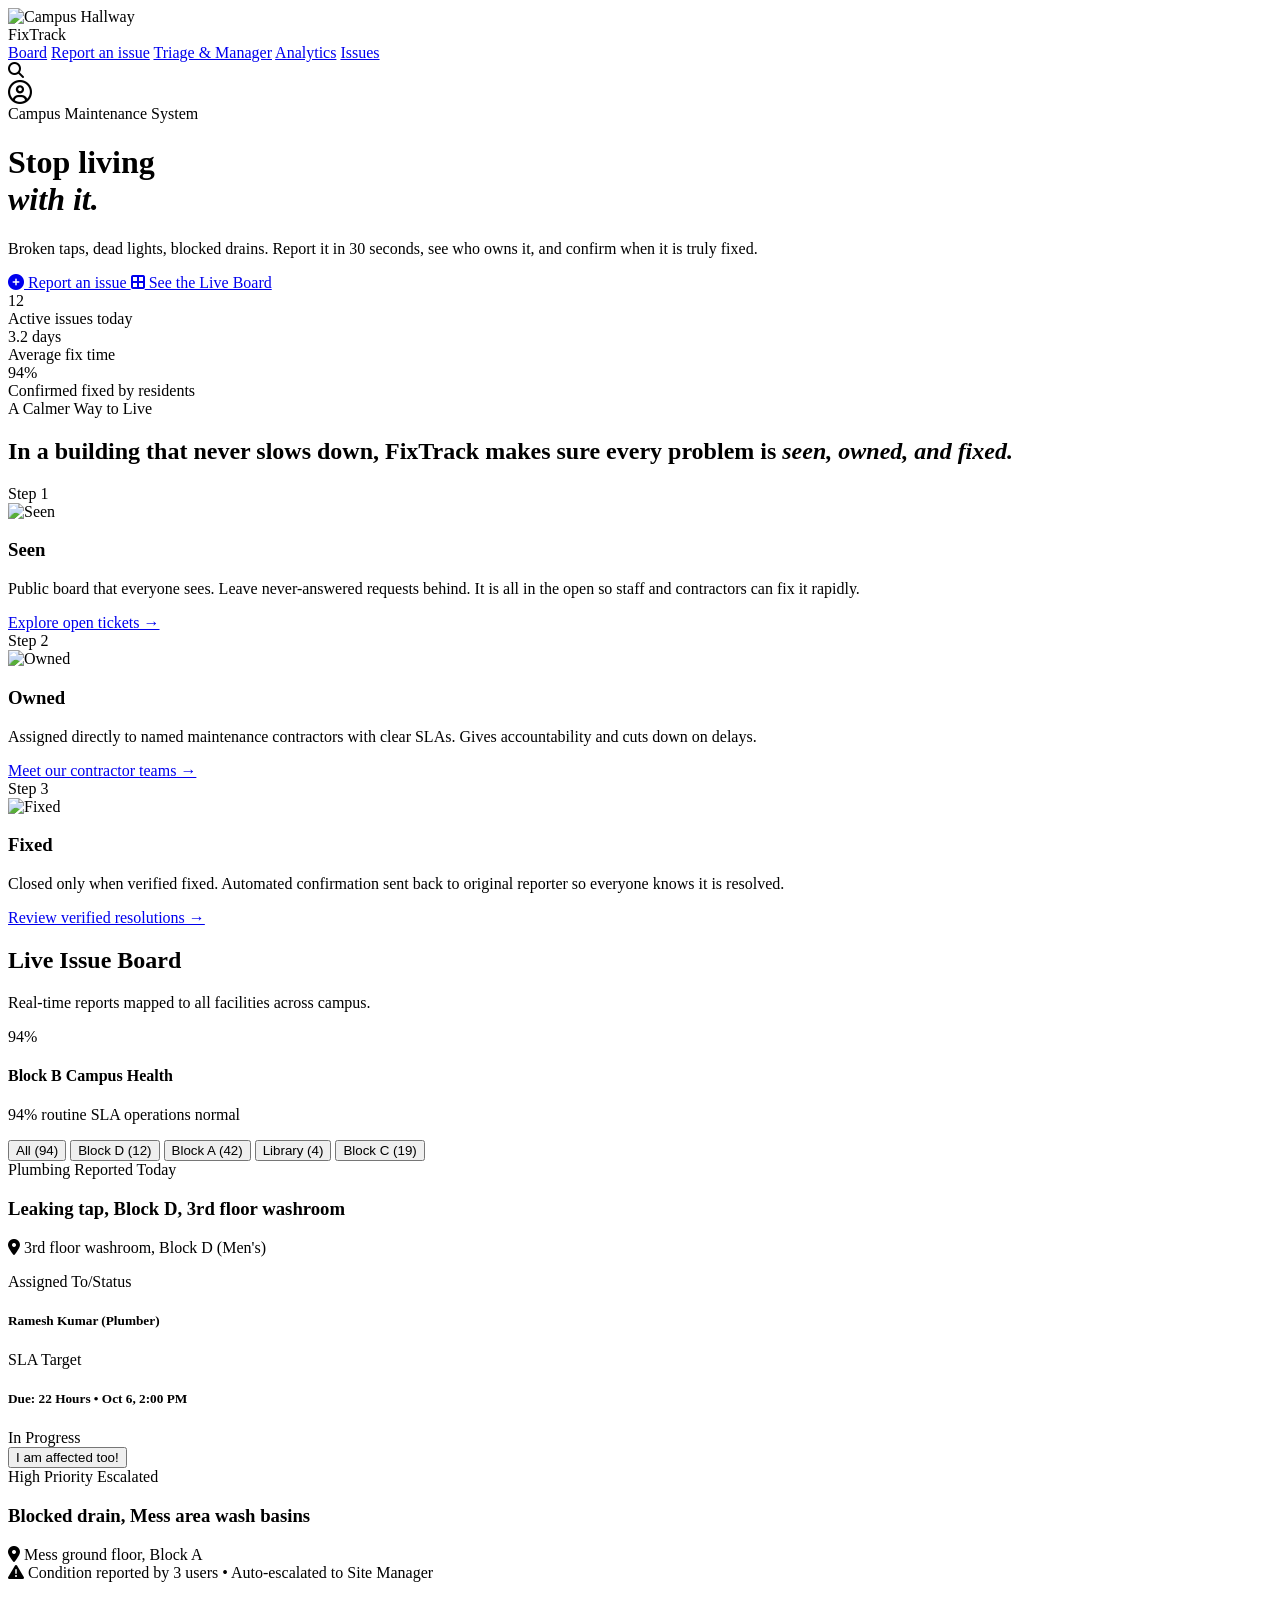
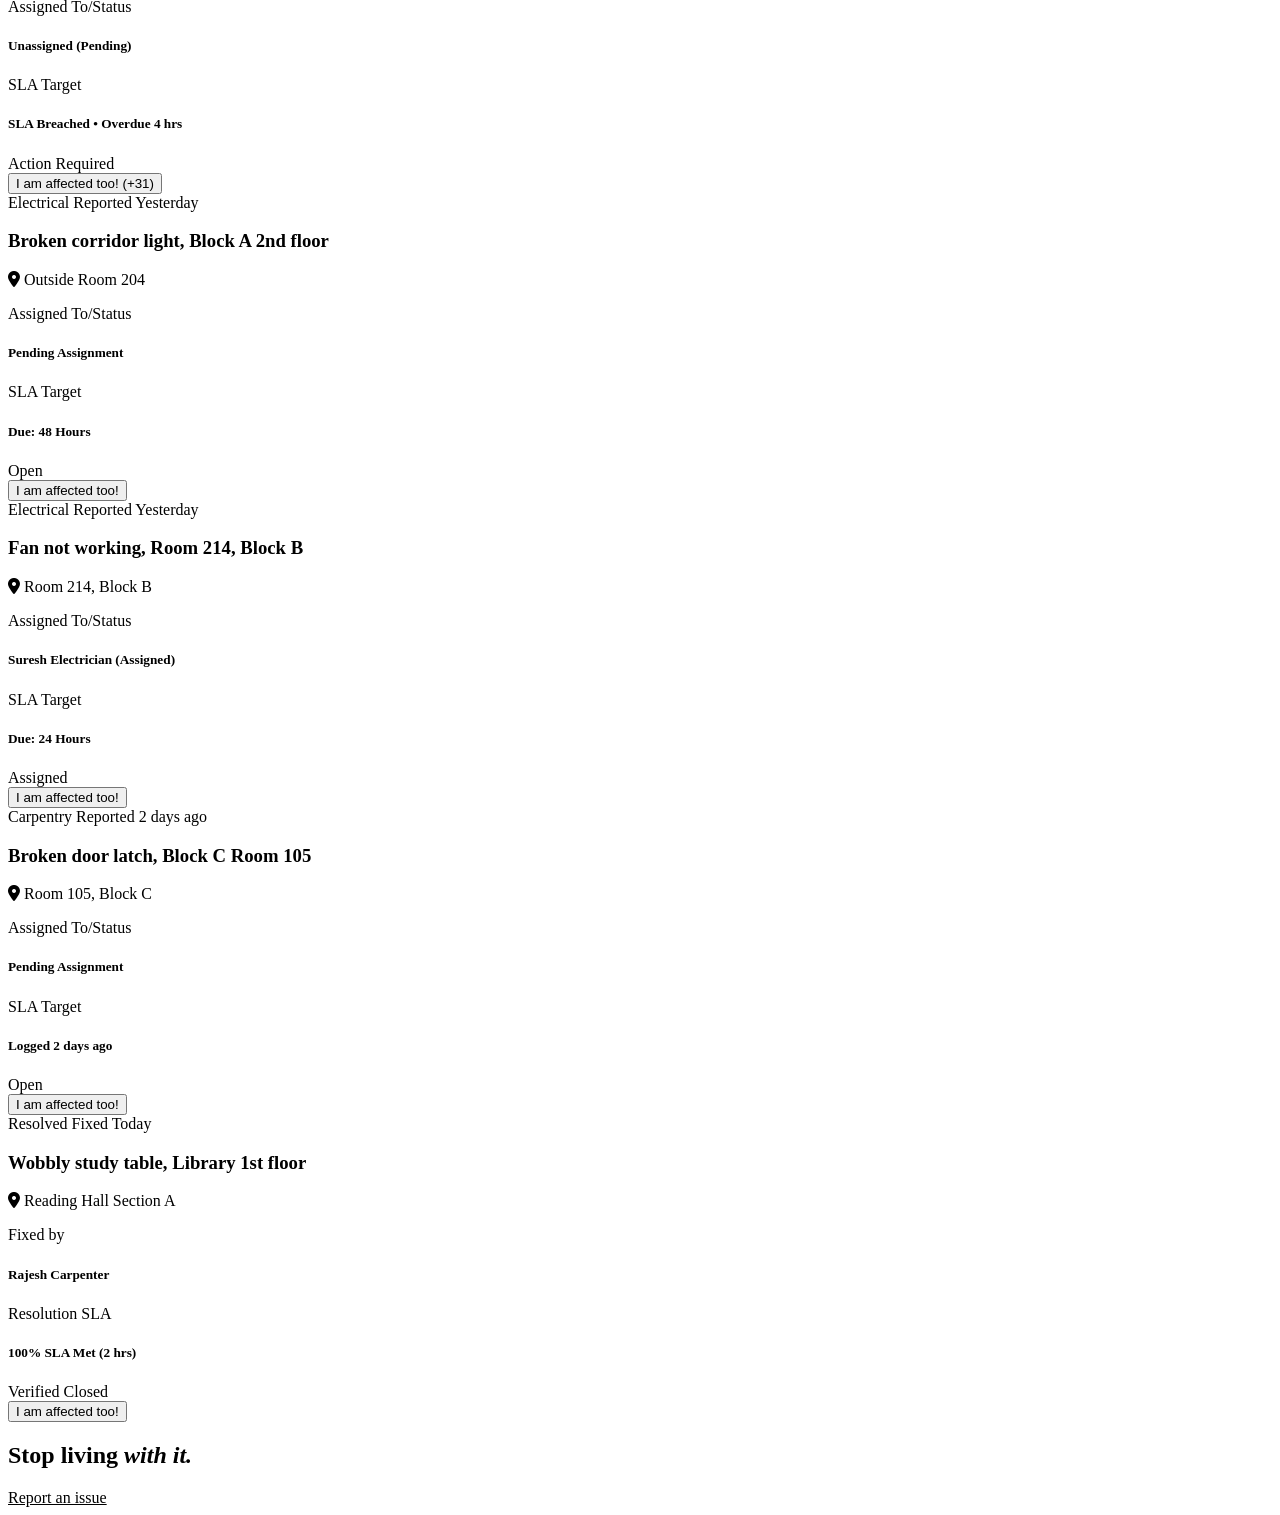
==== index.html @ d5eaf7da "Rename Index.html to index.html" ====
<!DOCTYPE html>
<html lang="en">

<head>
    <meta charset="UTF-8">
    <meta name="viewport" content="width=device-width, initial-scale=1.0">
    <title>FixTrack - Stop living with it.</title>
    <link rel="preconnect" href="https://fonts.googleapis.com">
    <link rel="preconnect" href="https://fonts.gstatic.com" crossorigin>
    <link href="https://fonts.googleapis.com/css2?family=Inter:wght@300;400;500;600&family=Playfair+Display:ital,wght@0,400;0,500;0,600;1,400;1,500;1,600&display=swap" rel="stylesheet">
    <link rel="stylesheet" href="https://cdnjs.cloudflare.com/ajax/libs/font-awesome/6.5.1/css/all.min.css">
    <link rel="stylesheet" href="style.css">
</head>
<body>
    <!-- HERO SECTION -->
    <div class="hero-section">
        <img src="images/image_2218ff.jpg" alt="Campus Hallway" class="hero-bg-img">
        <div class="hero-overlay"></div>
        <nav class="navbar">
            <div class="nav-left">
                <div class="logo">FixTrack</div>
                <div class="nav-links">
                    <a href="#">Board</a>
                    <a href="#">Report an issue</a>
                    <a href="#">Triage & Manager</a>
                    <a href="#">Analytics</a>
                    <a href="#">Issues</a>
                </div>
            </div>
            <div class="nav-right">
                <div class="search-container">
                    <i class="fa-solid fa-magnifying-glass"></i>
                </div>
                <div class="profile-btn"><i class="fa-regular fa-circle-user" style="font-size: x-large;"></i></div>
            </div>
        </nav>
        
        <div class="hero-content">
            <div class="tag">
                <span class="tag-dot"></span> Campus Maintenance System
            </div>
            <h1 class="hero-title">
                Stop living <br> <i>with it.</i>
            </h1>
            <p class="hero-subtitle">
                Broken taps, dead lights, blocked drains. Report it in 30 seconds, see who owns it, and confirm when it is truly fixed.
            </p>
            <div class="btn-group">
                <a href="#" class="btn btn-primary">
                    <i class="fa-solid fa-circle-plus"></i>
                    Report an issue
                </a>
                <a href="#" class="btn btn-secondary">
                    <i class="fa-solid fa-border-all"></i>
                    See the Live Board
                </a>
            </div>
        </div>
        
        <div class="stats-bar">
            <div class="stat-item">
                <div class="stat-num">12</div>
                <div class="stat-label">Active issues today</div>
            </div>
            <div class="stat-divider"></div>
            <div class="stat-item">
                <div class="stat-num">3.2 days</div>
                <div class="stat-label">Average fix time</div>
            </div>
            <div class="stat-divider"></div>
            <div class="stat-item">
                <div class="stat-num">94%</div>
                <div class="stat-label">Confirmed fixed by residents</div>
            </div>
        </div>
    </div>

    <section class="features-section">
        <span class="section-tag">A Calmer Way to Live</span>
        <h2 class="features-title">In a building that never slows down, FixTrack makes sure every problem is <i>seen, owned, and fixed.</i></h2>
        
        <div class="features-grid">
            <div class="feature-card">
                <div class="feature-img-box">
                    <div class="feature-step-tag">Step 1</div>
                    <img src="images/Seen_card.jpeg" alt="Seen">
                </div>
                <h3>Seen</h3>
                <p>Public board that everyone sees. Leave never-answered requests behind. It is all in the open so staff and contractors can fix it rapidly.</p>
                <a href="#" class="feature-link">Explore open tickets &rarr;</a>
            </div>
            <div class="feature-card">
                <div class="feature-img-box">
                    <div class="feature-step-tag">Step 2</div>
                    <img src="images/Owned_Card.jpeg" alt="Owned">
                </div>
                <h3>Owned</h3>
                <p>Assigned directly to named maintenance contractors with clear SLAs. Gives accountability and cuts down on delays.</p>
                <a href="#" class="feature-link">Meet our contractor teams &rarr;</a>
            </div>
            <div class="feature-card">
                <div class="feature-img-box">
                    <div class="feature-step-tag">Step 3</div>
                    <img src="images/Fixed_Card.jpeg" alt="Fixed">
                </div>
                <h3>Fixed</h3>
                <p>Closed only when verified fixed. Automated confirmation sent back to original reporter so everyone knows it is resolved.</p>
                <a href="#" class="feature-link">Review verified resolutions &rarr;</a>
            </div>
        </div>
    </section>

    <section class="board-section">
        <div class="board-container">
            <div class="board-header">
                <div class="board-header-left">
                    <h2>Live Issue Board</h2>
                    <p>Real-time reports mapped to all facilities across campus.</p>
                </div>
                <div class="health-widget">
                    <div class="health-circle">94%</div>
                    <div class="health-text">
                        <h4>Block B Campus Health</h4>
                        <p>94% routine SLA operations normal</p>
                    </div>
                </div>
            </div>

            <div class="board-tabs">
                <button class="tab active">All (94)</button>
                <button class="tab">Block D (12)</button>
                <button class="tab">Block A (42)</button>
                <button class="tab">Library (4)</button>
                <button class="tab">Block C (19)</button>
            </div>

            <div class="issues-grid">
                <div class="issue-card">
                    <div class="card-top">
                        <span class="badge blue">Plumbing</span>
                        <span class="time-text">Reported Today</span>
                    </div>
                    <h3 class="issue-title">Leaking tap, Block D, 3rd floor washroom</h3>
                    <div class="issue-location">
                        <i class="fa-solid fa-location-dot"></i>
                        3rd floor washroom, Block D (Men's)
                    </div>
                    <div class="details-box">
                        <div class="detail-item">
                            <p>Assigned To/Status</p>
                            <h5>Ramesh Kumar (Plumber)</h5>
                        </div>
                        <div class="detail-item">
                            <p>SLA Target</p>
                            <h5>Due: 22 Hours • Oct 6, 2:00 PM</h5>
                        </div>
                    </div>
                    <div class="card-bottom">
                        <span class="badge yellow">In Progress</span>
                        <div class="card-actions">
                            <button>I am affected too!</button>
                        </div>
                    </div>
                </div>
                <div class="issue-card urgent">
                    <div class="card-top">
                        <span class="badge red">High Priority</span>
                        <span class="time-text">Escalated</span>
                    </div>
                    <h3 class="issue-title">Blocked drain, Mess area wash basins</h3>
                    <div class="issue-location">
                        <i class="fa-solid fa-location-dot"></i>
                        Mess ground floor, Block A
                    </div>
                    <div class="urgent-banner">
                        <i class="fa-solid fa-triangle-exclamation"></i>
                        Condition reported by 3 users • Auto-escalated to Site Manager
                    </div>
                    <div class="details-box">
                        <div class="detail-item">
                            <p>Assigned To/Status</p>
                            <h5 style="color: var(--text-red);">Unassigned (Pending)</h5>
                        </div>
                        <div class="detail-item">
                            <p>SLA Target</p>
                            <h5>SLA Breached • Overdue 4 hrs</h5>
                        </div>
                    </div>
                    <div class="card-bottom">
                        <span class="badge red">Action Required</span>
                        <div class="card-actions">
                            <button class="urgent-btn">I am affected too! (+31)</button>
                        </div>
                    </div>
                </div>
                <div class="issue-card">
                    <div class="card-top">
                        <span class="badge yellow">Electrical</span>
                        <span class="time-text">Reported Yesterday</span>
                    </div>
                    <h3 class="issue-title">Broken corridor light, Block A 2nd floor</h3>
                    <div class="issue-location">
                        <i class="fa-solid fa-location-dot"></i>
                        Outside Room 204
                    </div>
                    <div class="details-box">
                        <div class="detail-item">
                            <p>Assigned To/Status</p>
                            <h5>Pending Assignment</h5>
                        </div>
                        <div class="detail-item">
                            <p>SLA Target</p>
                            <h5>Due: 48 Hours</h5>
                        </div>
                    </div>
                    <div class="card-bottom">
                        <span class="badge outline">Open</span>
                        <div class="card-actions">
                            <button>I am affected too!</button>
                        </div>
                    </div>
                </div>
                <div class="issue-card">
                    <div class="card-top">
                        <span class="badge blue">Electrical</span>
                        <span class="time-text">Reported Yesterday</span>
                    </div>
                    <h3 class="issue-title">Fan not working, Room 214, Block B</h3>
                    <div class="issue-location">
                        <i class="fa-solid fa-location-dot"></i>
                        Room 214, Block B
                    </div>
                    <div class="details-box">
                        <div class="detail-item">
                            <p>Assigned To/Status</p>
                            <h5>Suresh Electrician (Assigned)</h5>
                        </div>
                        <div class="detail-item">
                            <p>SLA Target</p>
                            <h5>Due: 24 Hours</h5>
                        </div>
                    </div>
                    <div class="card-bottom">
                        <span class="badge outline">Assigned</span>
                        <div class="card-actions">
                            <button>I am affected too!</button>
                        </div>
                    </div>
                </div>
                <div class="issue-card">
                    <div class="card-top">
                        <span class="badge yellow">Carpentry</span>
                        <span class="time-text">Reported 2 days ago</span>
                    </div>
                    <h3 class="issue-title">Broken door latch, Block C Room 105</h3>
                    <div class="issue-location">
                        <i class="fa-solid fa-location-dot"></i>
                        Room 105, Block C
                    </div>
                    <div class="details-box">
                        <div class="detail-item">
                            <p>Assigned To/Status</p>
                            <h5>Pending Assignment</h5>
                        </div>
                        <div class="detail-item">
                            <p>SLA Target</p>
                            <h5>Logged 2 days ago</h5>
                        </div>
                    </div>
                    <div class="card-bottom">
                        <span class="badge outline">Open</span>
                        <div class="card-actions">
                            <button>I am affected too!</button>
                        </div>
                    </div>
                </div>
                <div class="issue-card">
                    <div class="card-top">
                        <span class="badge green">Resolved</span>
                        <span class="time-text">Fixed Today</span>
                    </div>
                    <h3 class="issue-title">Wobbly study table, Library 1st floor</h3>
                    <div class="issue-location">
                        <i class="fa-solid fa-location-dot"></i>
                        Reading Hall Section A
                    </div>
                    <div class="details-box">
                        <div class="detail-item">
                            <p>Fixed by</p>
                            <h5>Rajesh Carpenter</h5>
                        </div>
                        <div class="detail-item">
                            <p>Resolution SLA</p>
                            <h5>100% SLA Met (2 hrs)</h5>
                        </div>
                    </div>
                    <div class="card-bottom">
                        <span class="badge green">Verified Closed</span>
                        <div class="card-actions">
                            <button>I am affected too!</button>
                        </div>
                    </div>
                </div>

            </div>
        </div>
    </section>
    <!-- footer -->
    <footer class="site-footer">
        <h2>Stop living <i>with it.</i></h2>
        <a href="#" class="btn btn-primary" style="background: white; color: var(--primary-navy);">Report an issue</a>
    </footer>

</body>
</html>
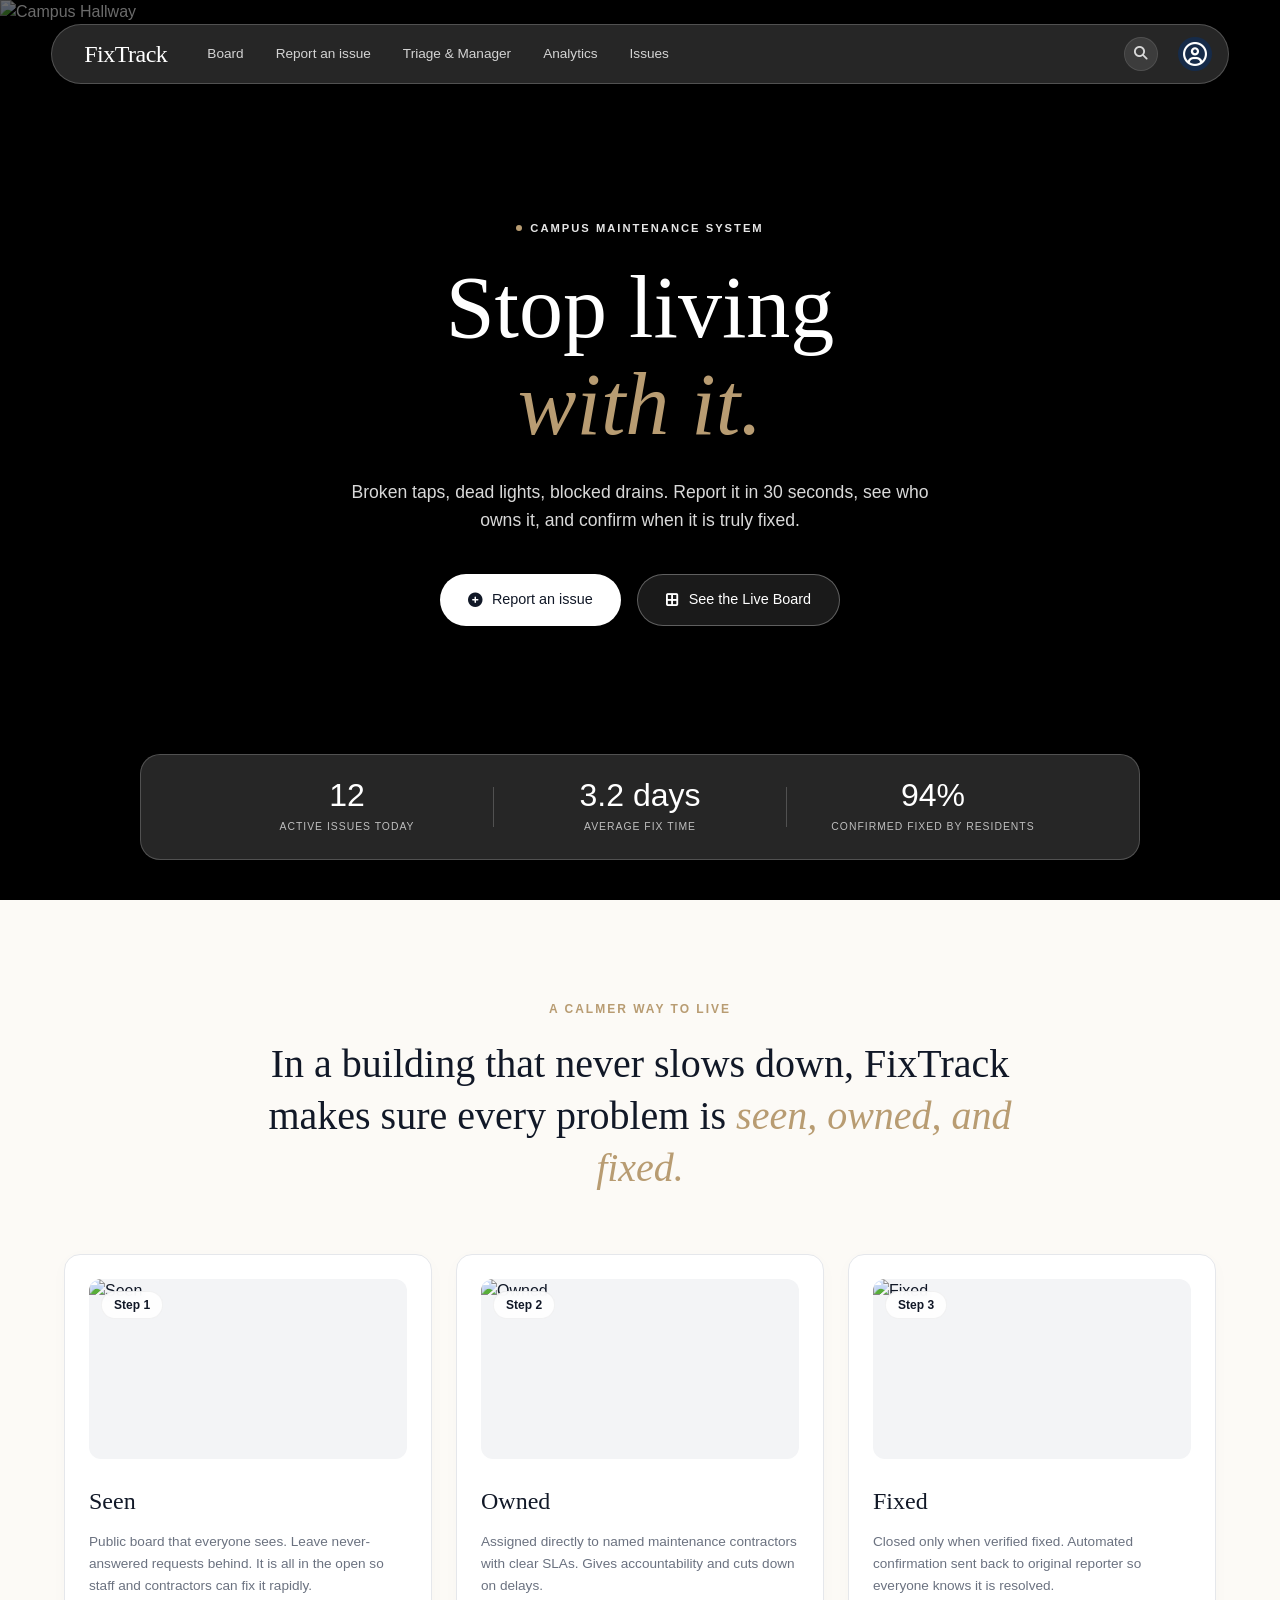
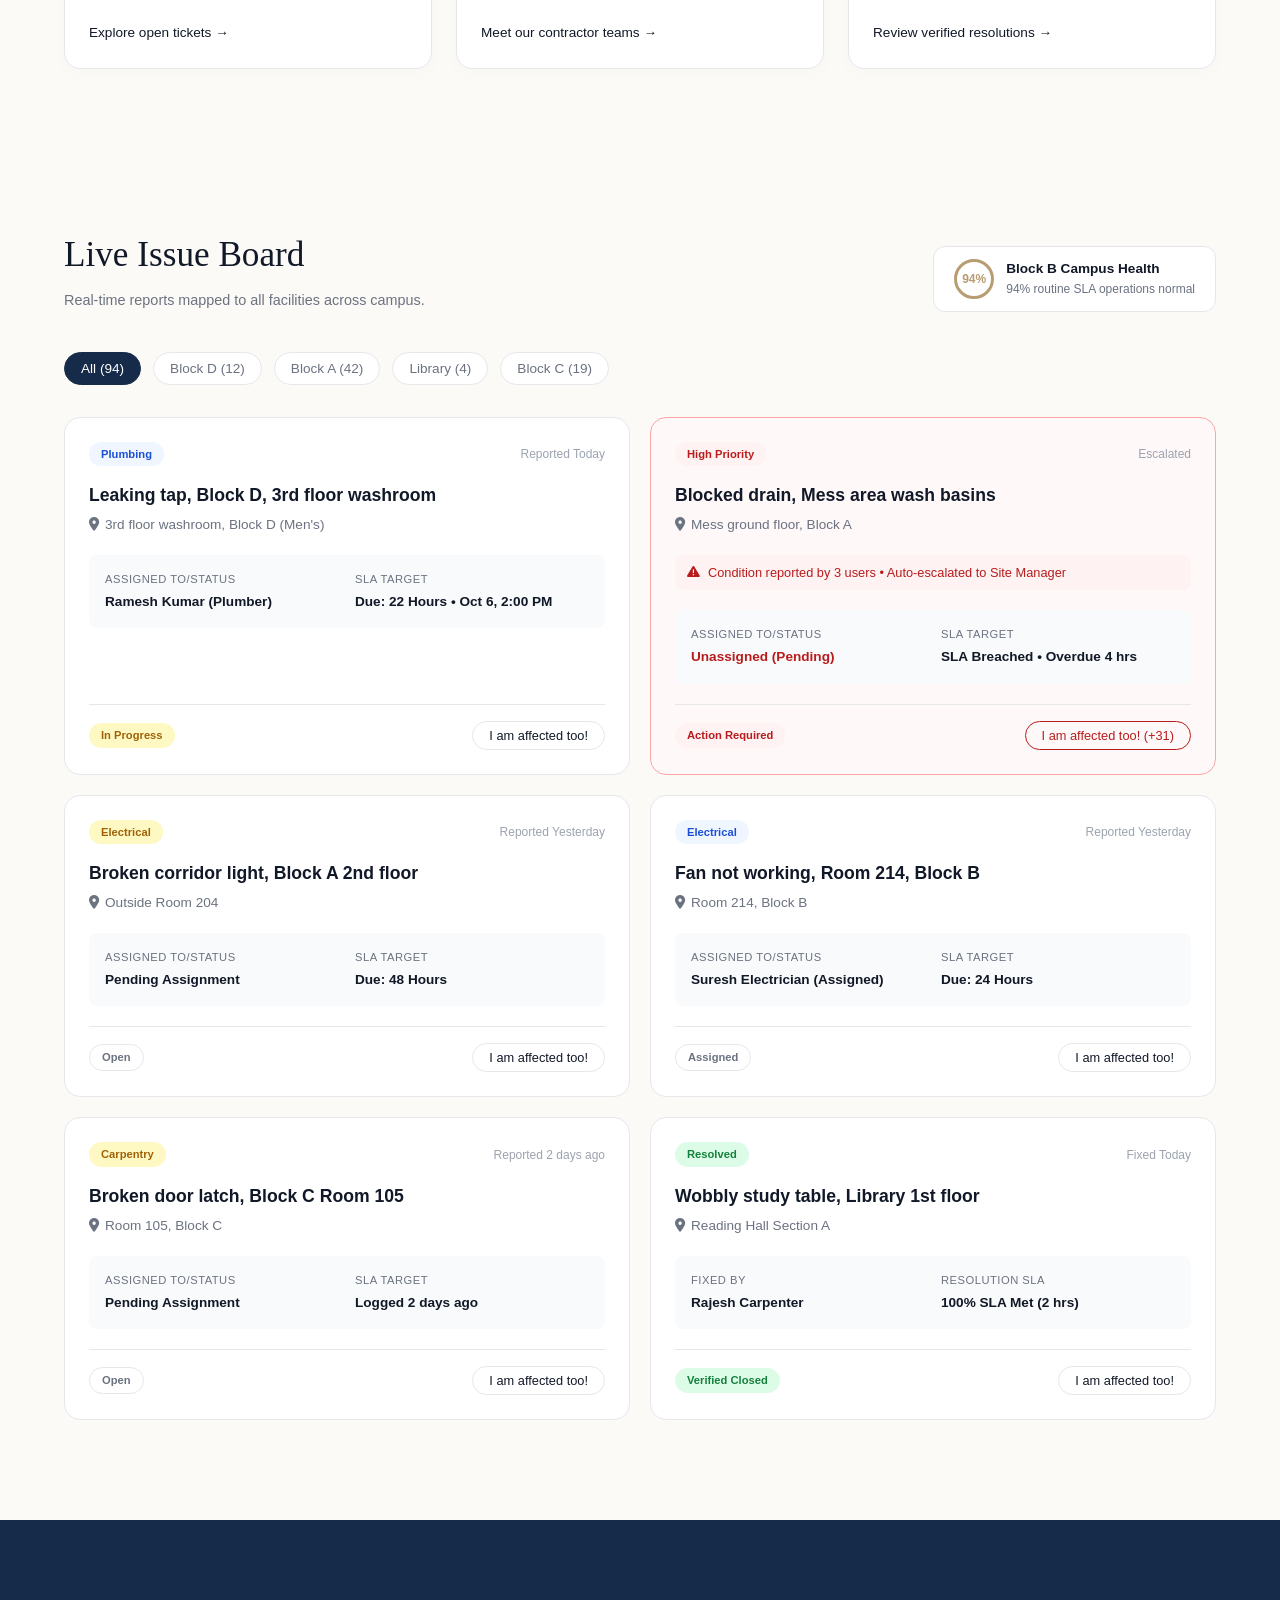
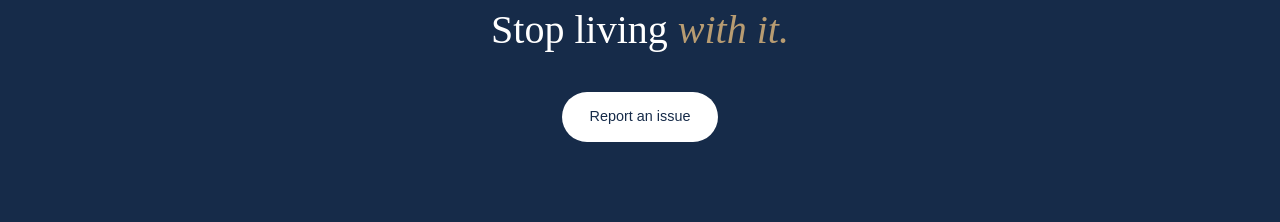
==== commit 4c2c5cf4: "final product" ====
--- a/index.html
+++ b/index.html
@@ -20,11 +20,11 @@
             <div class="nav-left">
                 <div class="logo">FixTrack</div>
                 <div class="nav-links">
-                    <a href="#">Board</a>
-                    <a href="#">Report an issue</a>
-                    <a href="#">Triage & Manager</a>
-                    <a href="#">Analytics</a>
-                    <a href="#">Issues</a>
+                    <a href="repoet and issue/Report and issue.html">Board</a>
+                    <a href="report-issue/report.html">Report an issue</a>
+                    <a href="treage_manager/triage_manager.html">Triage & Manager</a>
+                    <a href="Analytics/Analytics.html">Analytics</a>
+                    <a href="issue/Issue.html">Issues</a>
                 </div>
             </div>
             <div class="nav-right">
@@ -46,11 +46,11 @@
                 Broken taps, dead lights, blocked drains. Report it in 30 seconds, see who owns it, and confirm when it is truly fixed.
             </p>
             <div class="btn-group">
-                <a href="#" class="btn btn-primary">
+                <a href="report-issue/report.html" class="btn btn-primary">
                     <i class="fa-solid fa-circle-plus"></i>
                     Report an issue
                 </a>
-                <a href="#" class="btn btn-secondary">
+                <a href="repoet and issue/Report and issue.html" class="btn btn-secondary">
                     <i class="fa-solid fa-border-all"></i>
                     See the Live Board
                 </a>
@@ -83,7 +83,7 @@
             <div class="feature-card">
                 <div class="feature-img-box">
                     <div class="feature-step-tag">Step 1</div>
-                    <img src="images/Seen_card.jpeg" alt="Seen">
+                    <img src="/PixelRush-Team_Sarvam_SW/images/Seen_card.jpeg" alt="Seen">
                 </div>
                 <h3>Seen</h3>
                 <p>Public board that everyone sees. Leave never-answered requests behind. It is all in the open so staff and contractors can fix it rapidly.</p>
@@ -92,7 +92,7 @@
             <div class="feature-card">
                 <div class="feature-img-box">
                     <div class="feature-step-tag">Step 2</div>
-                    <img src="images/Owned_Card.jpeg" alt="Owned">
+                    <img src="/PixelRush-Team_Sarvam_SW/images/Owned_Card.jpeg" alt="Owned">
                 </div>
                 <h3>Owned</h3>
                 <p>Assigned directly to named maintenance contractors with clear SLAs. Gives accountability and cuts down on delays.</p>
@@ -101,7 +101,7 @@
             <div class="feature-card">
                 <div class="feature-img-box">
                     <div class="feature-step-tag">Step 3</div>
-                    <img src="images/Fixed_Card.jpeg" alt="Fixed">
+                    <img src="/PixelRush-Team_Sarvam_SW/images/Fixed_Card.jpeg" alt="Fixed">
                 </div>
                 <h3>Fixed</h3>
                 <p>Closed only when verified fixed. Automated confirmation sent back to original reporter so everyone knows it is resolved.</p>
@@ -135,6 +135,7 @@
             </div>
 
             <div class="issues-grid">
+               
                 <div class="issue-card">
                     <div class="card-top">
                         <span class="badge blue">Plumbing</span>
@@ -162,6 +163,7 @@
                         </div>
                     </div>
                 </div>
+                <div>
                 <div class="issue-card urgent">
                     <div class="card-top">
                         <span class="badge red">High Priority</span>
@@ -192,6 +194,7 @@
                             <button class="urgent-btn">I am affected too! (+31)</button>
                         </div>
                     </div>
+                </div>
                 </div>
                 <div class="issue-card">
                     <div class="card-top">
--- a/style.css
+++ b/style.css
@@ -0,0 +1,619 @@
+
+        /* --- GLOBAL STYLES --- */
+        :root {
+            --bg-cream: #FCFAF6;
+            --text-main: #111827;
+            --text-muted: #6B7280;
+            --text-light: #9CA3AF;
+            --primary-navy: #162B49;
+            --accent-gold: #B89C72;
+            --border-color: #E5E7EB;
+            
+            /* Status Colors */
+            --bg-blue: #EFF6FF;
+            --text-blue: #1D4ED8;
+            --bg-yellow: #FEF9C3;
+            --text-yellow: #A16207;
+            --bg-red: #FEF2F2;
+            --text-red: #B91C1C;
+            --border-red: #FCA5A5;
+            --bg-green: #DCFCE7;
+            --text-green: #15803D;
+        }
+
+        * {
+            margin: 0;
+            padding: 0;
+            box-sizing: border-box;
+        }
+
+        body {
+            font-family: 'Inter', sans-serif;
+            overflow-x: hidden;
+            background-color: var(--bg-cream);
+            color: var(--text-main);
+            line-height: 1.5;
+        }
+
+        /* --- HERO SECTION --- */
+        .hero-section {
+            position: relative;
+            width: 100vw;
+            height: 100vh;
+            min-height: 800px;
+            display: flex;
+            flex-direction: column;
+            align-items: center;
+            justify-content: center;
+            overflow: hidden;
+            color: white;
+            background-color: #000;
+        }
+
+        .hero-bg-img {
+            position: absolute;
+            top: 0;
+            left: 0;
+            width: 100%;
+            height: 100%;
+            object-fit: cover;
+            z-index: 1;
+            opacity: 0.7;
+        }
+  
+        .hero-overlay {
+            position: absolute;
+            top: 0;
+            left: 0;
+            width: 100%;
+            height: 100%;
+            background: linear-gradient(rgba(0, 0, 0, 0.4), rgba(0, 0, 0, 0.7));
+            z-index: 2;
+        }
+
+        .navbar {
+            position: absolute;
+            top: 24px;
+            width: 92%;
+            max-width: 1200px;
+            height: 60px;
+            background: rgba(255, 255, 255, 0.15);
+            backdrop-filter: blur(24px);
+            -webkit-backdrop-filter: blur(24px);
+            border: 1px solid rgba(255, 255, 255, 0.2);
+            border-radius: 100px;
+            display: flex;
+            align-items: center;
+            justify-content: space-between;
+            padding: 0 16px 0 32px;
+            z-index: 10;
+        }
+
+        .nav-left { display: flex; align-items: center; gap: 40px; }
+        
+        .logo {
+            font-family: 'Playfair Display', serif;
+            font-size: 1.5rem;
+            font-weight: 500;
+            color: white;
+            letter-spacing: -0.5px;
+        }
+
+        .nav-links { display: flex; gap: 32px; }
+        
+        .nav-links a {
+            text-decoration: none;
+            color: rgba(255, 255, 255, 0.8);
+            font-size: 0.85rem;
+            font-weight: 400;
+            transition: color 0.2s;
+        }
+        
+        .nav-links a:hover { color: white; }
+
+        .nav-right {
+            display: flex;
+            align-items: center;
+            gap: 20px;
+            color: white;
+        }
+
+        .search-container {
+            display: flex;
+            align-items: center;
+            justify-content: center;
+            gap: 8px;
+            background: rgba(255, 255, 255, 0.1);
+            width: 34px;
+            height: 34px;
+            border-radius: 50px;
+            font-size: 0.85rem;
+            color: rgba(255, 255, 255, 0.8);
+            border: 1px solid rgba(255, 255, 255, 0.1);
+        }
+
+        .profile-btn {
+            width: 34px; height: 34px;
+            background-color: var(--primary-navy);
+            border-radius: 50%;
+            display: flex;
+            align-items: center;
+            justify-content: center;
+            color: white;
+            font-size: 0.75rem;
+            font-weight: 600;
+        }
+
+        .hero-content {
+            text-align: center;
+            max-width: 800px;
+            margin-top: -60px;
+            z-index: 5;
+            position: relative;
+        }
+
+        .tag {
+            display: inline-flex;
+            align-items: center;
+            gap: 8px;
+            font-size: 0.7rem;
+            font-weight: 600;
+            letter-spacing: 2px;
+            text-transform: uppercase;
+            margin-bottom: 24px;
+            color: rgba(255, 255, 255, 0.9);
+        }
+
+        .tag-dot {
+            width: 6px; height: 6px;
+            background-color: var(--accent-gold);
+            border-radius: 50%;
+        }
+
+        .hero-title {
+            font-family: 'Playfair Display', serif;
+            font-size: 5.5rem;
+            line-height: 1.1;
+            font-weight: 400;
+            margin-bottom: 24px;
+        }
+
+        .hero-title i {
+            font-style: italic;
+            color: var(--accent-gold);
+        }
+
+        .hero-subtitle {
+            font-size: 1.1rem;
+            line-height: 1.6;
+            color: rgba(255, 255, 255, 0.85);
+            font-weight: 300;
+            max-width: 600px;
+            margin: 0 auto 40px;
+        }
+
+        .btn-group {
+            display: flex;
+            justify-content: center;
+            gap: 16px;
+        }
+
+        .btn {
+            display: inline-flex;
+            align-items: center;
+            gap: 10px;
+            padding: 14px 28px;
+            border-radius: 50px;
+            font-size: 0.9rem;
+            font-weight: 500;
+            cursor: pointer;
+            border: none;
+            transition: all 0.3s;
+            text-decoration: none;
+        }
+
+        .btn-primary {
+            background-color: #ffffff;
+            color: var(--text-main);
+        }
+
+        .btn-secondary {
+            background-color: rgba(255, 255, 255, 0.1);
+            backdrop-filter: blur(12px);
+            color: #ffffff;
+            border: 1px solid rgba(255, 255, 255, 0.3);
+        }
+
+        .stats-bar {
+            position: absolute;
+            bottom: 40px;
+            width: 90%;
+            max-width: 1000px;
+            background: rgba(255, 255, 255, 0.15);
+            backdrop-filter: blur(24px);
+            -webkit-backdrop-filter: blur(24px);
+            border: 1px solid rgba(255, 255, 255, 0.2);
+            border-radius: 20px;
+            display: flex;
+            justify-content: space-between;
+            align-items: center;
+            padding: 24px 60px;
+            z-index: 5;
+        }
+
+        .stat-item {
+            text-align: center;
+            flex: 1;
+        }
+
+        .stat-num {
+            font-size: 2rem;
+            font-weight: 300;
+            margin-bottom: 8px;
+            line-height: 1;
+        }
+
+        .stat-label {
+            font-size: 0.65rem;
+            text-transform: uppercase;
+            letter-spacing: 1px;
+            color: rgba(255, 255, 255, 0.7);
+            font-weight: 500;
+        }
+
+        .stat-divider {
+            width: 1px;
+            height: 40px;
+            background: rgba(255, 255, 255, 0.2);
+        }
+
+        /* --- FEATURES SECTION --- */
+        .features-section {
+            padding: 100px 5%;
+            text-align: center;
+            background-color: var(--bg-cream);
+        }
+
+        .section-tag {
+            font-size: 0.75rem;
+            font-weight: 600;
+            color: var(--accent-gold);
+            letter-spacing: 2px;
+            text-transform: uppercase;
+            margin-bottom: 20px;
+            display: block;
+        }
+
+        .features-title {
+            font-family: 'Playfair Display', serif;
+            font-size: 2.5rem;
+            font-weight: 400;
+            max-width: 800px;
+            margin: 0 auto 60px;
+            line-height: 1.3;
+        }
+
+        .features-title i {
+            color: var(--accent-gold);
+            font-style: italic;
+        }
+
+        .features-grid {
+            display: grid;
+            grid-template-columns: repeat(3, 1fr);
+            gap: 24px;
+            max-width: 1200px;
+            margin: 0 auto;
+            text-align: left;
+        }
+
+        .feature-card {
+            background: #ffffff;
+            border: 1px solid var(--border-color);
+            border-radius: 16px;
+            padding: 24px;
+            box-shadow: 0 4px 20px rgba(0,0,0,0.02);
+        }
+
+        .feature-img-box {
+            position: relative;
+            width: 100%;
+            height: 180px;
+            border-radius: 12px;
+            overflow: hidden;
+            margin-bottom: 24px;
+            background-color: #f3f4f6;
+        }
+
+        .feature-img-box img {
+            width: 100%;
+            height: 100%;
+            object-fit: cover;
+        }
+
+        .feature-step-tag {
+            position: absolute;
+            top: 12px;
+            left: 12px;
+            background: rgba(255,255,255,0.9);
+            backdrop-filter: blur(4px);
+            padding: 4px 12px;
+            border-radius: 50px;
+            font-size: 0.75rem;
+            font-weight: 600;
+            display: flex;
+            align-items: center;
+            gap: 6px;
+            border: 1px solid rgba(0,0,0,0.05);
+        }
+
+        .feature-card h3 {
+            font-family: 'Playfair Display', serif;
+            font-size: 1.5rem;
+            font-weight: 500;
+            margin-bottom: 12px;
+        }
+
+        .feature-card p {
+            font-size: 0.85rem;
+            color: var(--text-muted);
+            margin-bottom: 24px;
+            line-height: 1.6;
+        }
+
+        .feature-link {
+            font-size: 0.85rem;
+            font-weight: 500;
+            color: var(--text-main);
+            text-decoration: none;
+            display: inline-flex;
+            align-items: center;
+            gap: 6px;
+        }
+
+        /* --- LIVE ISSUE BOARD SECTION --- */
+        .board-section {
+            padding: 60px 5% 100px;
+            background-color: var(--bg-cream);
+        }
+
+        .board-container {
+            max-width: 1200px;
+            margin: 0 auto;
+        }
+
+        .board-header {
+            display: flex;
+            justify-content: space-between;
+            align-items: flex-end;
+            margin-bottom: 40px;
+        }
+
+        .board-header-left h2 {
+            font-family: 'Playfair Display', serif;
+            font-size: 2.2rem;
+            font-weight: 400;
+            margin-bottom: 8px;
+        }
+
+        .board-header-left p {
+            font-size: 0.9rem;
+            color: var(--text-muted);
+        }
+
+        .health-widget {
+            display: flex;
+            align-items: center;
+            gap: 12px;
+            background: #ffffff;
+            border: 1px solid var(--border-color);
+            padding: 12px 20px;
+            border-radius: 12px;
+        }
+
+        .health-circle {
+            width: 40px; height: 40px;
+            border-radius: 50%;
+            border: 3px solid var(--accent-gold);
+            display: flex;
+            align-items: center;
+            justify-content: center;
+            font-size: 0.75rem;
+            font-weight: 600;
+            color: var(--accent-gold);
+        }
+
+        .health-text h4 {
+            font-size: 0.85rem;
+            font-weight: 600;
+        }
+        .health-text p {
+            font-size: 0.75rem;
+            color: var(--text-muted);
+        }
+
+        .board-tabs {
+            display: flex;
+            gap: 12px;
+            margin-bottom: 32px;
+            flex-wrap: wrap;
+        }
+
+        .tab {
+            padding: 8px 16px;
+            border-radius: 50px;
+            font-size: 0.85rem;
+            font-weight: 500;
+            cursor: pointer;
+            border: 1px solid var(--border-color);
+            background: #ffffff;
+            color: var(--text-muted);
+            transition: all 0.2s;
+        }
+
+        .tab.active {
+            background-color: var(--primary-navy);
+            color: #ffffff;
+            border-color: var(--primary-navy);
+        }
+
+        .issues-grid {
+            display: grid;
+            grid-template-columns: repeat(2, 1fr);
+            gap: 20px;
+        }
+
+        .issue-card {
+            background: #ffffff;
+            border: 1px solid var(--border-color);
+            border-radius: 16px;
+            padding: 24px;
+            display: flex;
+            flex-direction: column;
+        }
+
+        .issue-card.urgent {
+            background-color: #FEF8F8;
+            border-color: var(--border-red);
+        }
+
+        .card-top {
+            display: flex;
+            justify-content: space-between;
+            align-items: center;
+            margin-bottom: 16px;
+        }
+
+        .badge {
+            padding: 4px 12px;
+            border-radius: 50px;
+            font-size: 0.7rem;
+            font-weight: 600;
+        }
+
+        .badge.blue { background: var(--bg-blue); color: var(--text-blue); }
+        .badge.yellow { background: var(--bg-yellow); color: var(--text-yellow); }
+        .badge.red { background: var(--bg-red); color: var(--text-red); }
+        .badge.green { background: var(--bg-green); color: var(--text-green); }
+        .badge.outline { border: 1px solid var(--border-color); color: var(--text-muted); }
+
+        .time-text {
+            font-size: 0.75rem;
+            color: var(--text-light);
+        }
+
+        .issue-title {
+            font-size: 1.1rem;
+            font-weight: 600;
+            margin-bottom: 6px;
+        }
+
+        .issue-location {
+            font-size: 0.85rem;
+            color: var(--text-muted);
+            margin-bottom: 20px;
+            display: flex;
+            align-items: center;
+            gap: 6px;
+        }
+
+        .urgent-banner {
+            background: var(--bg-red);
+            color: var(--text-red);
+            padding: 8px 12px;
+            border-radius: 8px;
+            font-size: 0.8rem;
+            font-weight: 500;
+            margin-bottom: 20px;
+            display: flex;
+            align-items: center;
+            gap: 8px;
+        }
+
+        .details-box {
+            background: #F9FAFB;
+            border-radius: 8px;
+            padding: 16px;
+            display: grid;
+            grid-template-columns: 1fr 1fr;
+            gap: 16px;
+            margin-bottom: 20px;
+        }
+
+        .detail-item p {
+            font-size: 0.7rem;
+            color: var(--text-muted);
+            margin-bottom: 4px;
+            text-transform: uppercase;
+            letter-spacing: 0.5px;
+        }
+
+        .detail-item h5 {
+            font-size: 0.85rem;
+            font-weight: 600;
+            color: var(--text-main);
+        }
+
+        .card-bottom {
+            margin-top: auto;
+            display: flex;
+            justify-content: space-between;
+            align-items: center;
+            padding-top: 16px;
+            border-top: 1px solid var(--border-color);
+        }
+
+        .card-actions {
+            display: flex;
+            gap: 8px;
+        }
+
+        .card-actions button {
+            padding: 6px 16px;
+            border-radius: 50px;
+            font-size: 0.8rem;
+            font-weight: 500;
+            cursor: pointer;
+            background: transparent;
+            border: 1px solid var(--border-color);
+            color: var(--text-main);
+        }
+
+        .card-actions button.urgent-btn {
+            border-color: var(--text-red);
+            color: var(--text-red);
+        }
+
+        /* --- FOOTER SECTION --- */
+        .site-footer {
+            background-color: var(--primary-navy);
+            color: white;
+            text-align: center;
+            padding: 80px 20px;
+        }
+
+        .site-footer h2 {
+            font-family: 'Playfair Display', serif;
+            font-size: 2.5rem;
+            font-weight: 400;
+            margin-bottom: 32px;
+        }
+
+        .site-footer h2 i {
+            color: var(--accent-gold);
+            font-style: italic;
+        }
+
+        @media (max-width: 900px) {
+            .nav-links { display: none; }
+            .hero-title { font-size: 4rem; }
+            .stats-bar {
+                flex-direction: column;
+                gap: 20px;
+                padding: 24px;
+                bottom: 20px;
+            }
+            .stat-divider { width: 100%; height: 1px; }
+            .features-grid, .issues-grid { grid-template-columns: 1fr; }
+            .board-header { flex-direction: column; align-items: flex-start; gap: 20px; }
+        }
